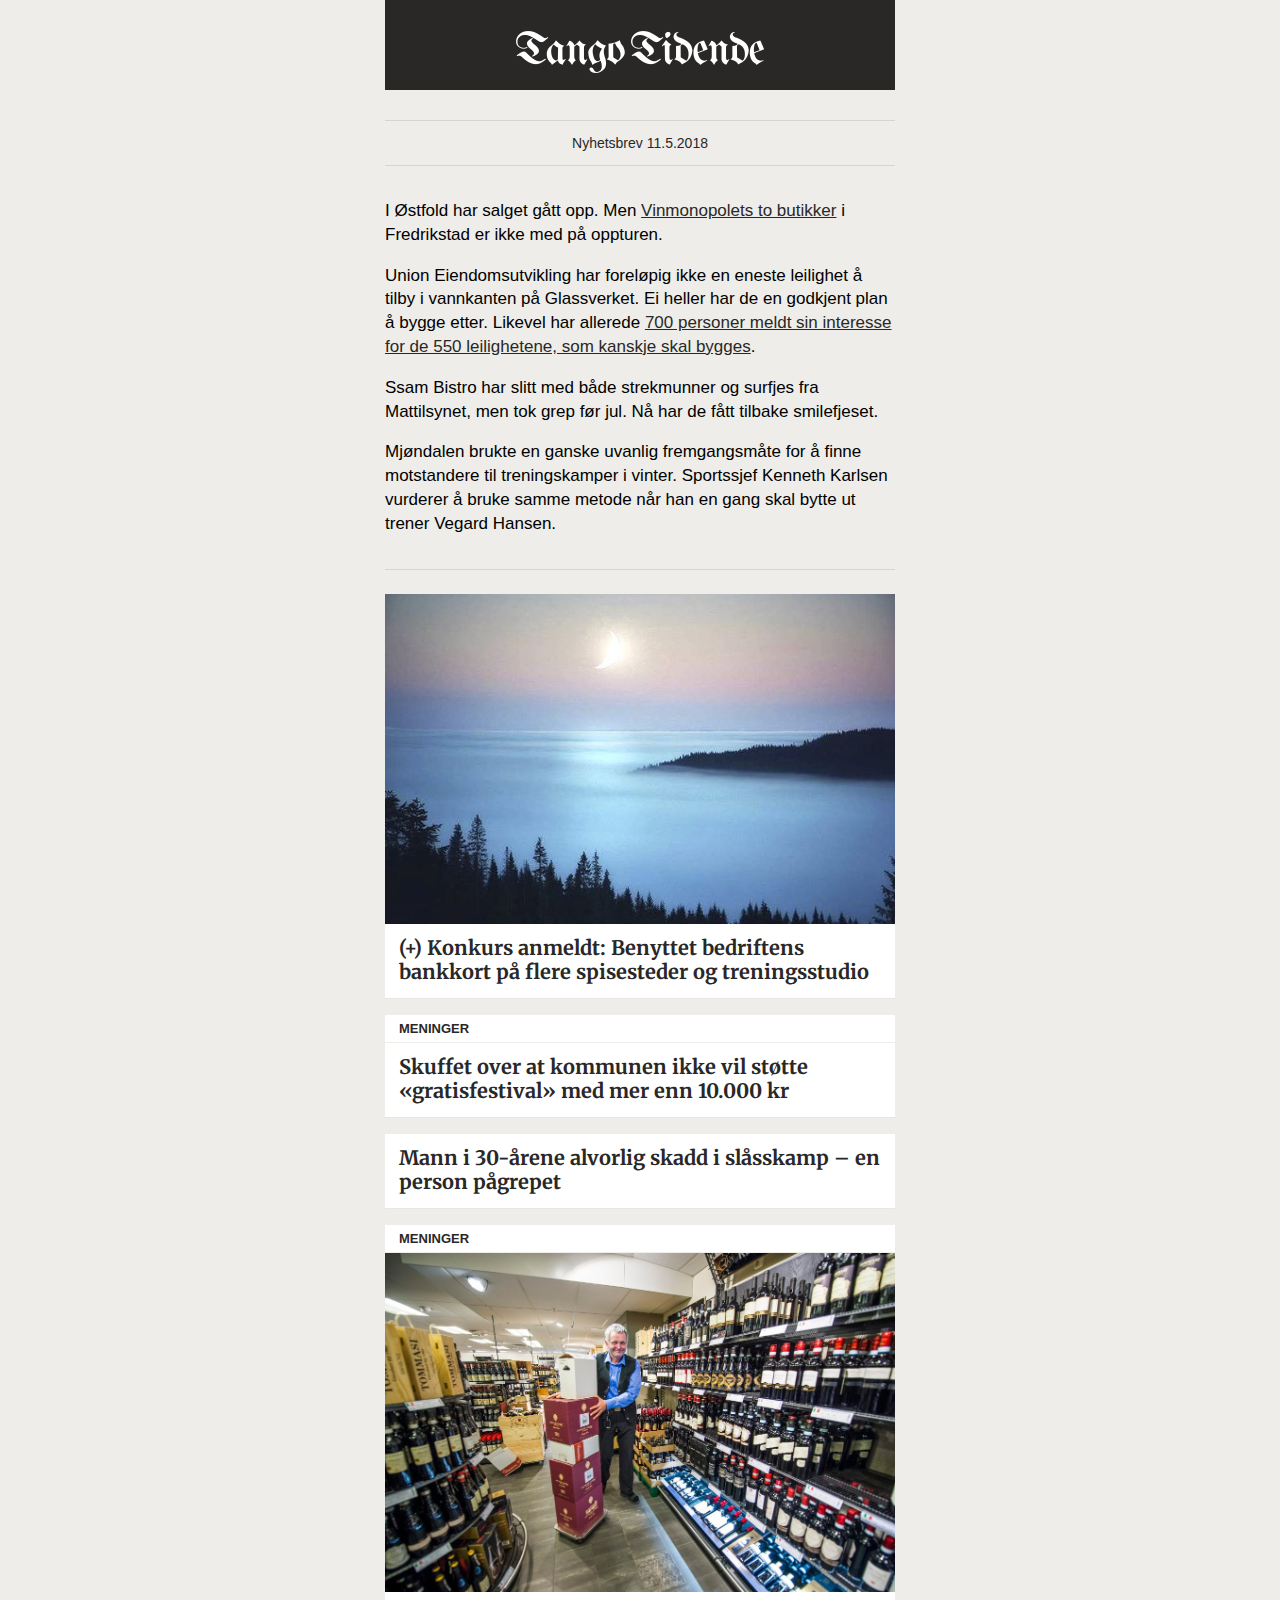
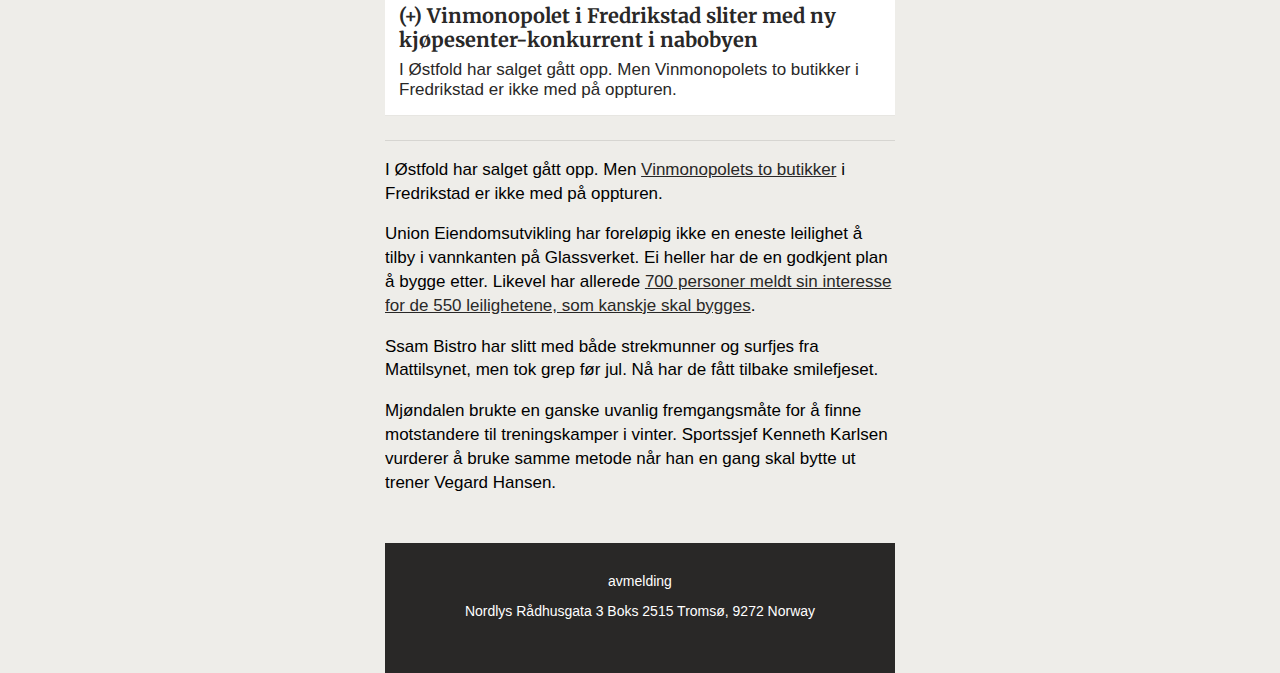
==== ver3/index.html @ ad800c87 "la til ver3" ====
<!DOCTYPE html>
<html lang="en">
<head>
	<meta charset="UTF-8">
	<meta name="viewport" content="width=device-width" />
	<title>Nyhetsbrev</title>
	<link href="https://fonts.googleapis.com/css?family=Merriweather:700,700i" rel="stylesheet">
	<link rel="stylesheet" href="styles.css">
</head>
<body>
	<div>
		<div id="mainWrapper">

			<div class="contentBox logo">
				<img src="gfx/logo-nyhetsbrev-tangotidende.png" alt="">
			</div>

			<div class="contentBox header">
				<p>Nyhetsbrev 11.5.2018</p>
			</div>

			<div class="contentBox introText">
				<p>I Østfold har salget gått opp. Men <a href="#">Vinmonopolets to butikker</a> i Fredrikstad er ikke med på oppturen.</p>
				<p>Union Eiendomsutvikling har foreløpig ikke en eneste leilighet å tilby i vannkanten på Glassverket. Ei heller har de en godkjent plan å bygge etter. Likevel har allerede <a href="">700 personer meldt sin interesse for de 550 leilighetene, som kanskje skal bygges</a>.</p>
				<p>Ssam Bistro har slitt med både strekmunner og surfjes fra Mattilsynet, men tok grep før jul. Nå har de fått tilbake smilefjeset.</p>
				<p>Mjøndalen brukte en ganske uvanlig fremgangsmåte for å finne motstandere til treningskamper i vinter. Sportssjef Kenneth Karlsen vurderer å bruke samme metode når han en gang skal bytte ut trener Vegard Hansen.</p>
			</div>

			<div class="contentBox article">
				<img src="gfx/taake.jpg" alt="">
				<h1>(+) Konkurs anmeldt: Benyttet bedriftens bankkort på flere spisesteder og treningsstudio</h1>
			</div>
			<div class="contentBox article">
				<p class="vignett">Meninger</p>
				<h1>Skuffet over at kommunen ikke vil støtte «gratisfestival» med mer enn 10.000 kr</h1>
			</div>
			<div class="contentBox article">
				<h1>Mann i 30-årene alvorlig skadd i slåsskamp – en person pågrepet</h1>
			</div>
			<div class="contentBox article">
				<p class="vignett">Meninger</p>
				<img src="gfx/vinmonopolet.jpg" alt="">
				<h1>(+) Vinmonopolet i Fredrikstad sliter med ny kjøpesenter-konkurrent i nabobyen</h1>
				<p class="ingress">I Østfold har salget gått opp. Men Vinmonopolets to butikker i Fredrikstad er ikke med på oppturen. </p>
			</div>

			<div class="contentBox outroText">
				<p>I Østfold har salget gått opp. Men <a href="#">Vinmonopolets to butikker</a> i Fredrikstad er ikke med på oppturen.</p>
				<p>Union Eiendomsutvikling har foreløpig ikke en eneste leilighet å tilby i vannkanten på Glassverket. Ei heller har de en godkjent plan å bygge etter. Likevel har allerede <a href="">700 personer meldt sin interesse for de 550 leilighetene, som kanskje skal bygges</a>.</p>
				<p>Ssam Bistro har slitt med både strekmunner og surfjes fra Mattilsynet, men tok grep før jul. Nå har de fått tilbake smilefjeset.</p>
				<p>Mjøndalen brukte en ganske uvanlig fremgangsmåte for å finne motstandere til treningskamper i vinter. Sportssjef Kenneth Karlsen vurderer å bruke samme metode når han en gang skal bytte ut trener Vegard Hansen.</p>
			</div>

			<div class="contentBox footer">
				<p>avmelding</p>
				<p>Nordlys Rådhusgata 3 Boks 2515 Tromsø, 9272 Norway</p>
			</div>

		</div>
	</div>
</body>
</html>
---- ver3/styles.css ----
@font-face {
  font-family: 'GuardianEgyptianBlack';
  src:  url('gfx/guardian-egyptian-black.woff') format('woff');
}

@font-face {
  font-family: 'GuardianSansBlack';
  src:  url('gfx/guardian-sans-black.woff') format('woff');
}

/* ------------------------------------ */

* {
  -moz-box-sizing: border-box;
  box-sizing: border-box;
}

body {
	font-family: "Merriweather", "Helvetica Neue", helvetica, arial, sans-serif;
	-webkit-font-smoothing: antialiased;
	-moz-osx-font-smoothing: grayscale;
	background-color: #eeede9;
	/*background-color: #ffffff;*/
	padding: 0 4%;
	margin: 0;
}

#mainWrapper {
	max-width: 510px;
	margin-right: auto;
	margin-left: auto;
}

/* ------------------------------------ */

.contentBox {
	overflow: hidden;
	width: 100%;
	padding: 0 0 6px 0;
	margin: 0 0 16px 0;
}

.logo {
	text-align: center;
	background-color: #292827;
	padding: 30px 0 16px 0;
	margin-bottom: 30px;
}

.logo img {
	width: 250px;
}

.header {
	font-family: "Helvetica Neue", helvetica, arial, sans-serif;
	font-size: 14px;
	text-align: center;
	color: #292827;
	background-color: transparent;
	border-top: 1px solid #d6d5d1;
	border-bottom: 1px solid #d6d5d1;
	padding: 0;
}

.introText {
	/*background-color: #ffffff;*/
	border-bottom: solid 1px #d6d5d1;
	padding: 0 0 16px 0;
	margin-bottom: 24px;
}

.outroText {
	/*background-color: #ffffff;*/
	border-top: solid 1px #d6d5d1;
	padding: 0 0 16px 0;
	margin-top: 24px;
}

.article {
	background-color: #ffffff;
	/*border-top: solid 1px #f1f0ec;*/
	/*border-right: solid 1px #f1f0ec;*/
	border-bottom: solid 1px #e7e6e2;
	/*border-left: solid 1px #f1f0ec;*/
	/*border-radius: 5px;*/
}

.footer {
	font-family: "Helvetica Neue", helvetica, arial, sans-serif;
	font-size: 14px;
	text-align: center;
	color: #ffffff;
	background-color: #292827;
	padding: 16px 14px 40px 14px;
	margin-bottom: 0;
}

/* ------------------------------------ */

p.vignett {
	/*background-color: red;*/
	font-family: "Helvetica Neue", helvetica, arial, sans-serif;
	font-size: 13px;
	font-weight: bold;
	text-transform: uppercase;
	/*color: #949391;*/
	color: #292827;
	border-bottom: solid 1px #eeede9;
	padding: 6px 14px;
	margin: 0;
}

img {
	vertical-align: bottom;
	width: 100%;
	margin: 0;
}

h1 {
	font-family: "Merriweather", "Helvetica Neue", helvetica, arial, sans-serif;
	font-size: 20px;
	font-weight: bold;
	line-height: 1.2;
	color: #292827;
	padding: 12px 14px 8px 14px;
	margin: 0;
}

p.ingress {
	font-family: "Helvetica Neue", helvetica, arial, sans-serif;
	font-size: 17px;
	font-weight: normal;
	line-height: 1.2;
	color: #292827;
	padding: 0 14px 8px 14px;
	margin: 0;
}

.introText p, .outroText p {
	font-family: "Helvetica Neue", helvetica, arial, sans-serif;
	font-size: 17px;
	line-height: 1.4;
}

.introText a, .outroText a {
	/*color: #0771d8;*/
	color: #292827;
}
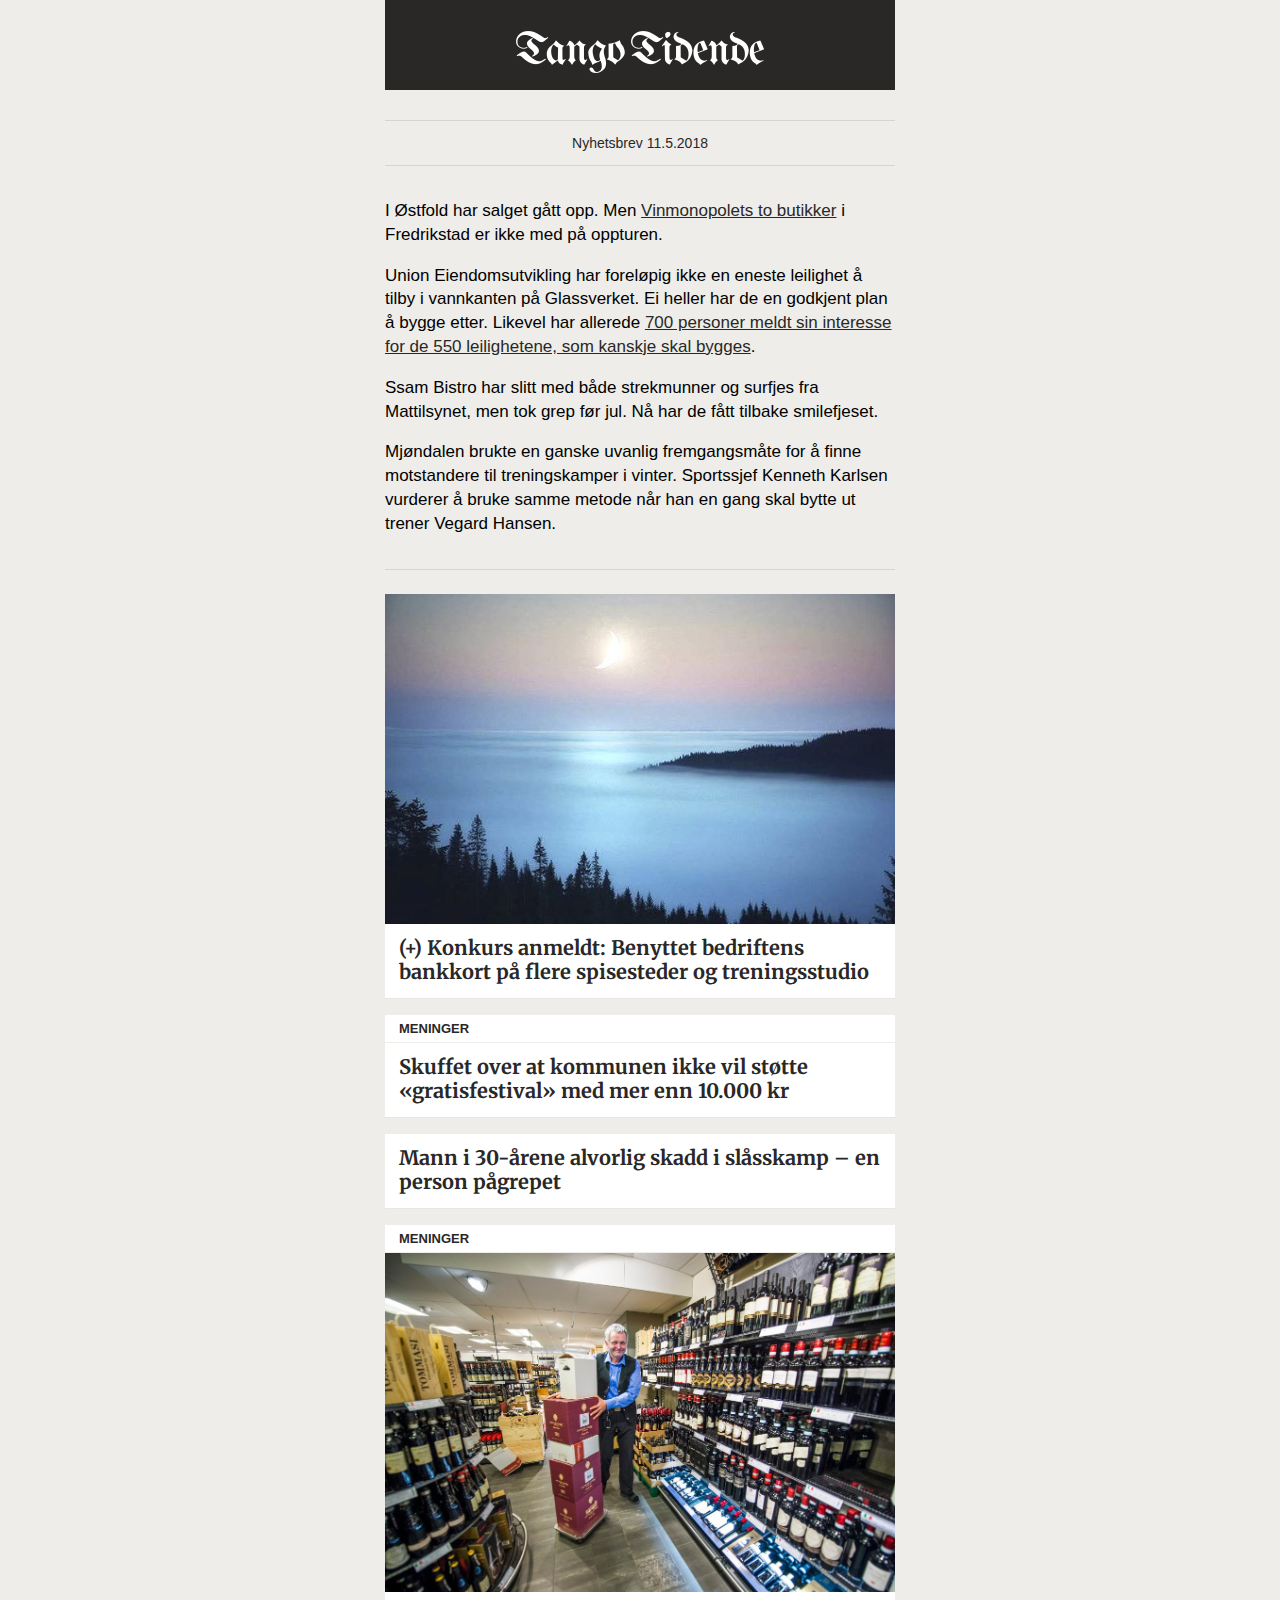
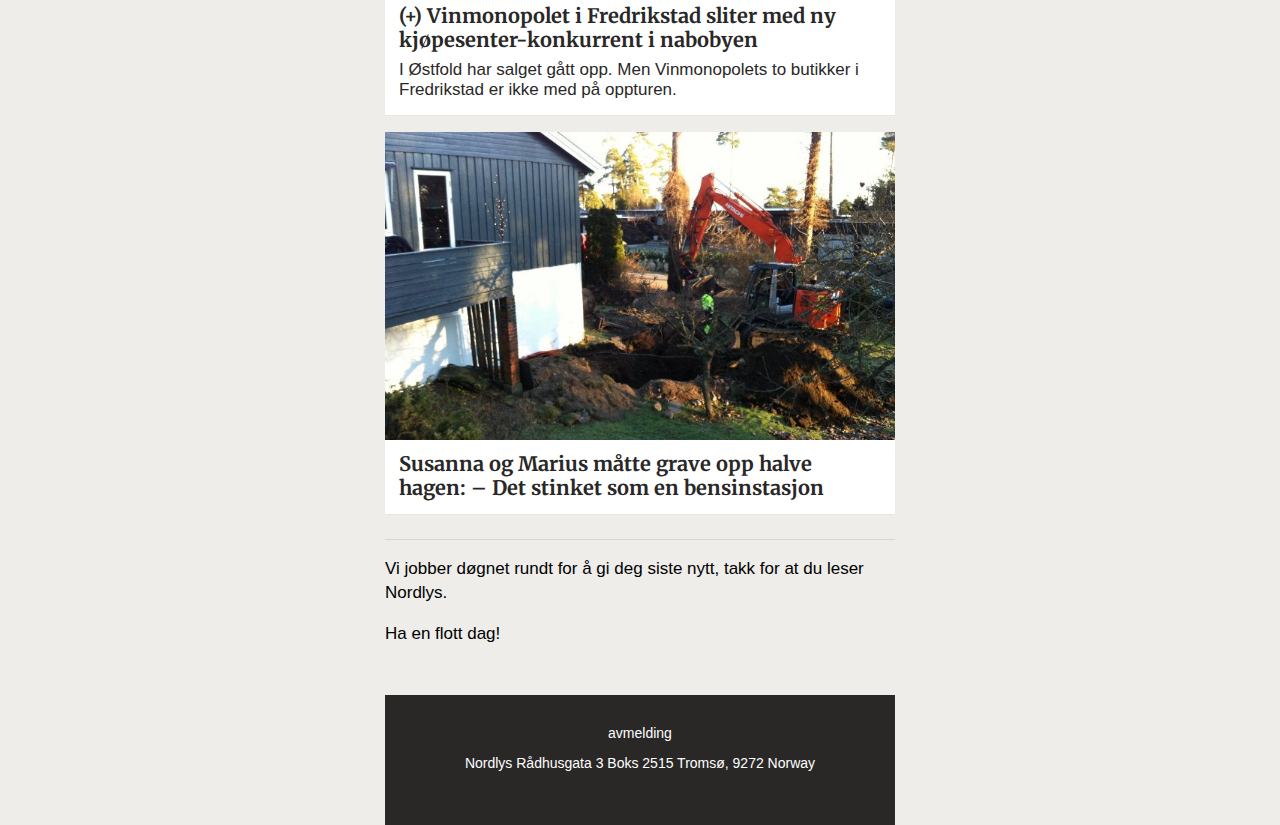
==== commit 38436ac9: "added article" ====
--- a/ver3/index.html
+++ b/ver3/index.html
@@ -43,12 +43,14 @@
 				<h1>(+) Vinmonopolet i Fredrikstad sliter med ny kjøpesenter-konkurrent i nabobyen</h1>
 				<p class="ingress">I Østfold har salget gått opp. Men Vinmonopolets to butikker i Fredrikstad er ikke med på oppturen. </p>
 			</div>
+			<div class="contentBox article">
+				<img src="gfx/hage.jpg" alt="">
+				<h1>Susanna og Marius måtte grave opp halve hagen: – Det stinket som en bensinstasjon</h1>
+			</div>
 
 			<div class="contentBox outroText">
-				<p>I Østfold har salget gått opp. Men <a href="#">Vinmonopolets to butikker</a> i Fredrikstad er ikke med på oppturen.</p>
-				<p>Union Eiendomsutvikling har foreløpig ikke en eneste leilighet å tilby i vannkanten på Glassverket. Ei heller har de en godkjent plan å bygge etter. Likevel har allerede <a href="">700 personer meldt sin interesse for de 550 leilighetene, som kanskje skal bygges</a>.</p>
-				<p>Ssam Bistro har slitt med både strekmunner og surfjes fra Mattilsynet, men tok grep før jul. Nå har de fått tilbake smilefjeset.</p>
-				<p>Mjøndalen brukte en ganske uvanlig fremgangsmåte for å finne motstandere til treningskamper i vinter. Sportssjef Kenneth Karlsen vurderer å bruke samme metode når han en gang skal bytte ut trener Vegard Hansen.</p>
+				<p>Vi jobber døgnet rundt for å gi deg siste nytt, takk for at du leser Nordlys.</p>
+				<p>Ha en flott dag!</p>
 			</div>
 
 			<div class="contentBox footer">
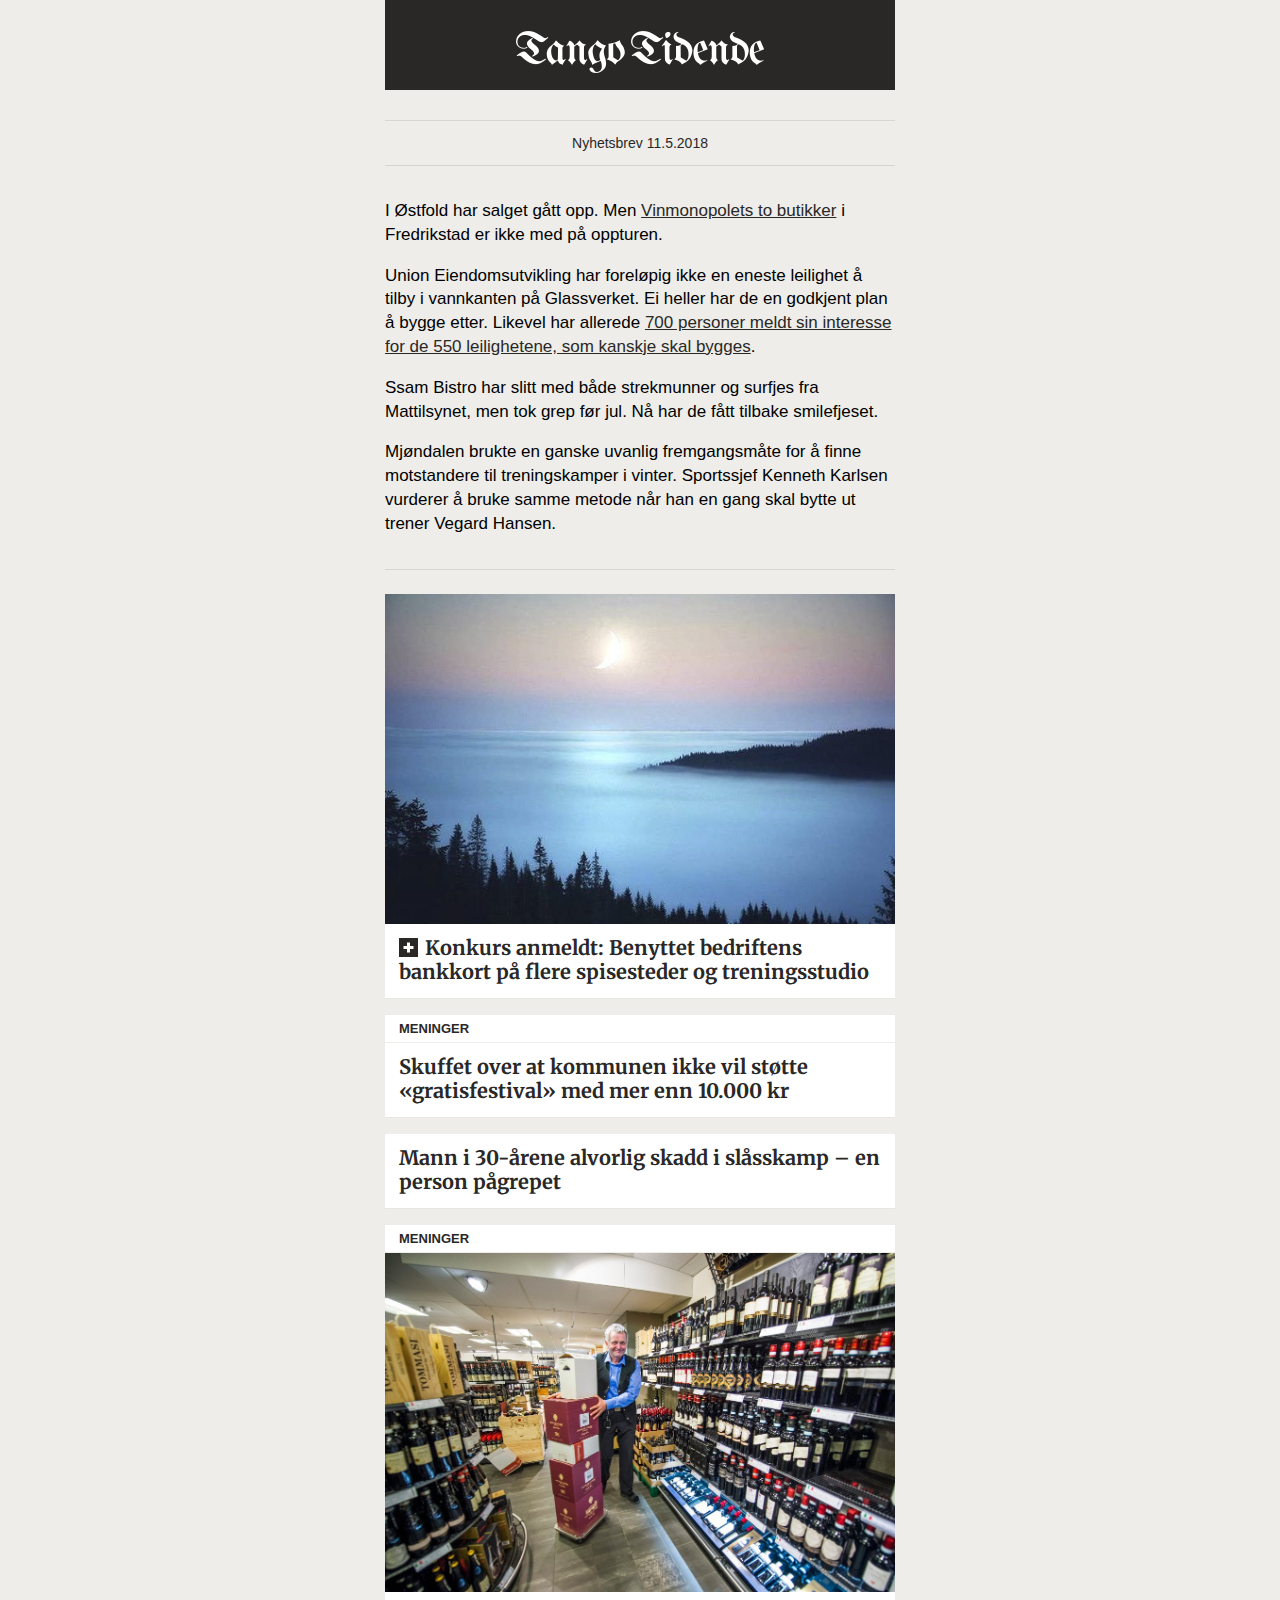
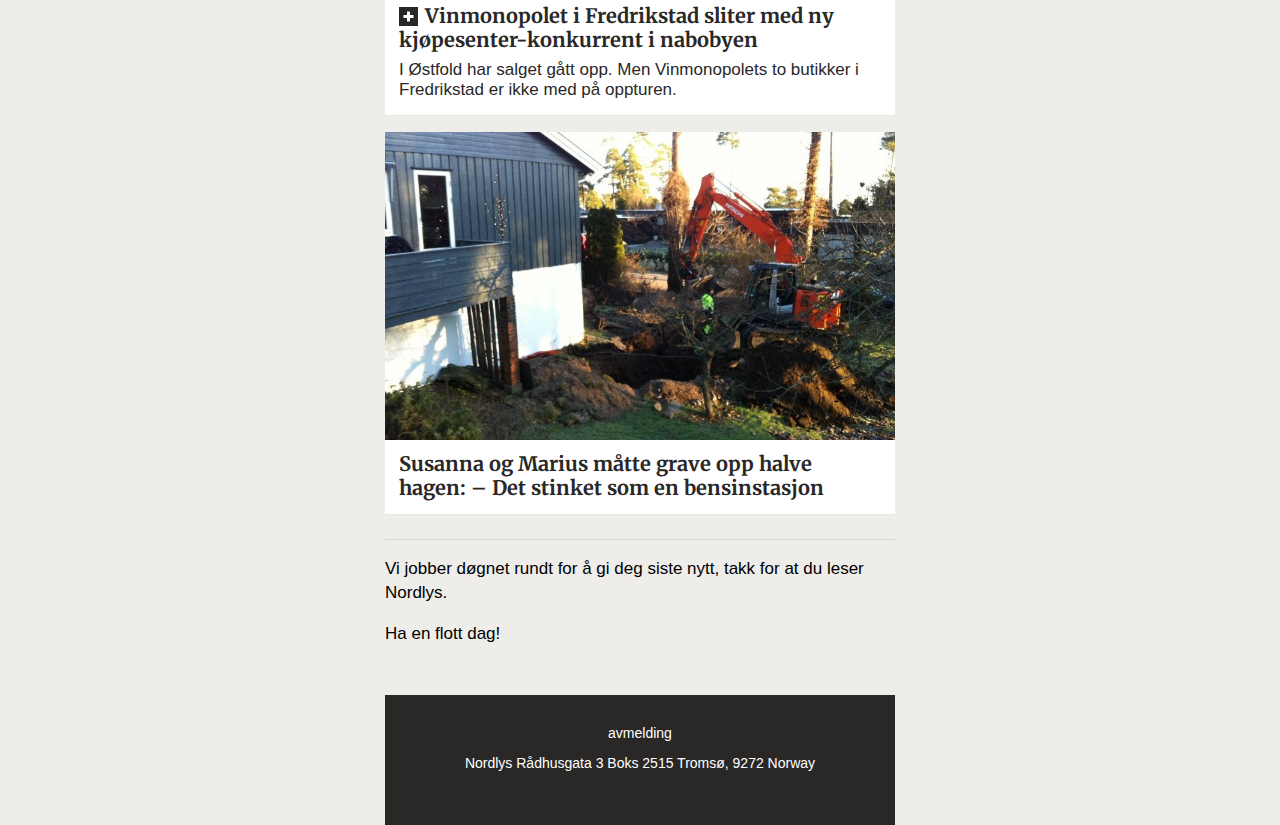
==== commit f3ea389e: "jadda" ====
--- a/ver3/index.html
+++ b/ver3/index.html
@@ -28,7 +28,7 @@
 
 			<div class="contentBox article">
 				<img src="gfx/taake.jpg" alt="">
-				<h1>(+) Konkurs anmeldt: Benyttet bedriftens bankkort på flere spisesteder og treningsstudio</h1>
+				<h1><img src="gfx/pluss.png" class="pluss">Konkurs anmeldt: Benyttet bedriftens bankkort på flere spisesteder og treningsstudio</h1>
 			</div>
 			<div class="contentBox article">
 				<p class="vignett">Meninger</p>
@@ -40,7 +40,7 @@
 			<div class="contentBox article">
 				<p class="vignett">Meninger</p>
 				<img src="gfx/vinmonopolet.jpg" alt="">
-				<h1>(+) Vinmonopolet i Fredrikstad sliter med ny kjøpesenter-konkurrent i nabobyen</h1>
+				<h1><img src="gfx/pluss.png" class="pluss">Vinmonopolet i Fredrikstad sliter med ny kjøpesenter-konkurrent i nabobyen</h1>
 				<p class="ingress">I Østfold har salget gått opp. Men Vinmonopolets to butikker i Fredrikstad er ikke med på oppturen. </p>
 			</div>
 			<div class="contentBox article">
--- a/ver3/styles.css
+++ b/ver3/styles.css
@@ -147,3 +147,10 @@
 	color: #292827;
 }
 
+.pluss {
+	vertical-align: middle;
+	width: 19px;
+	height: 19px;
+	margin-top: -3px;
+	margin-right: 7px;
+}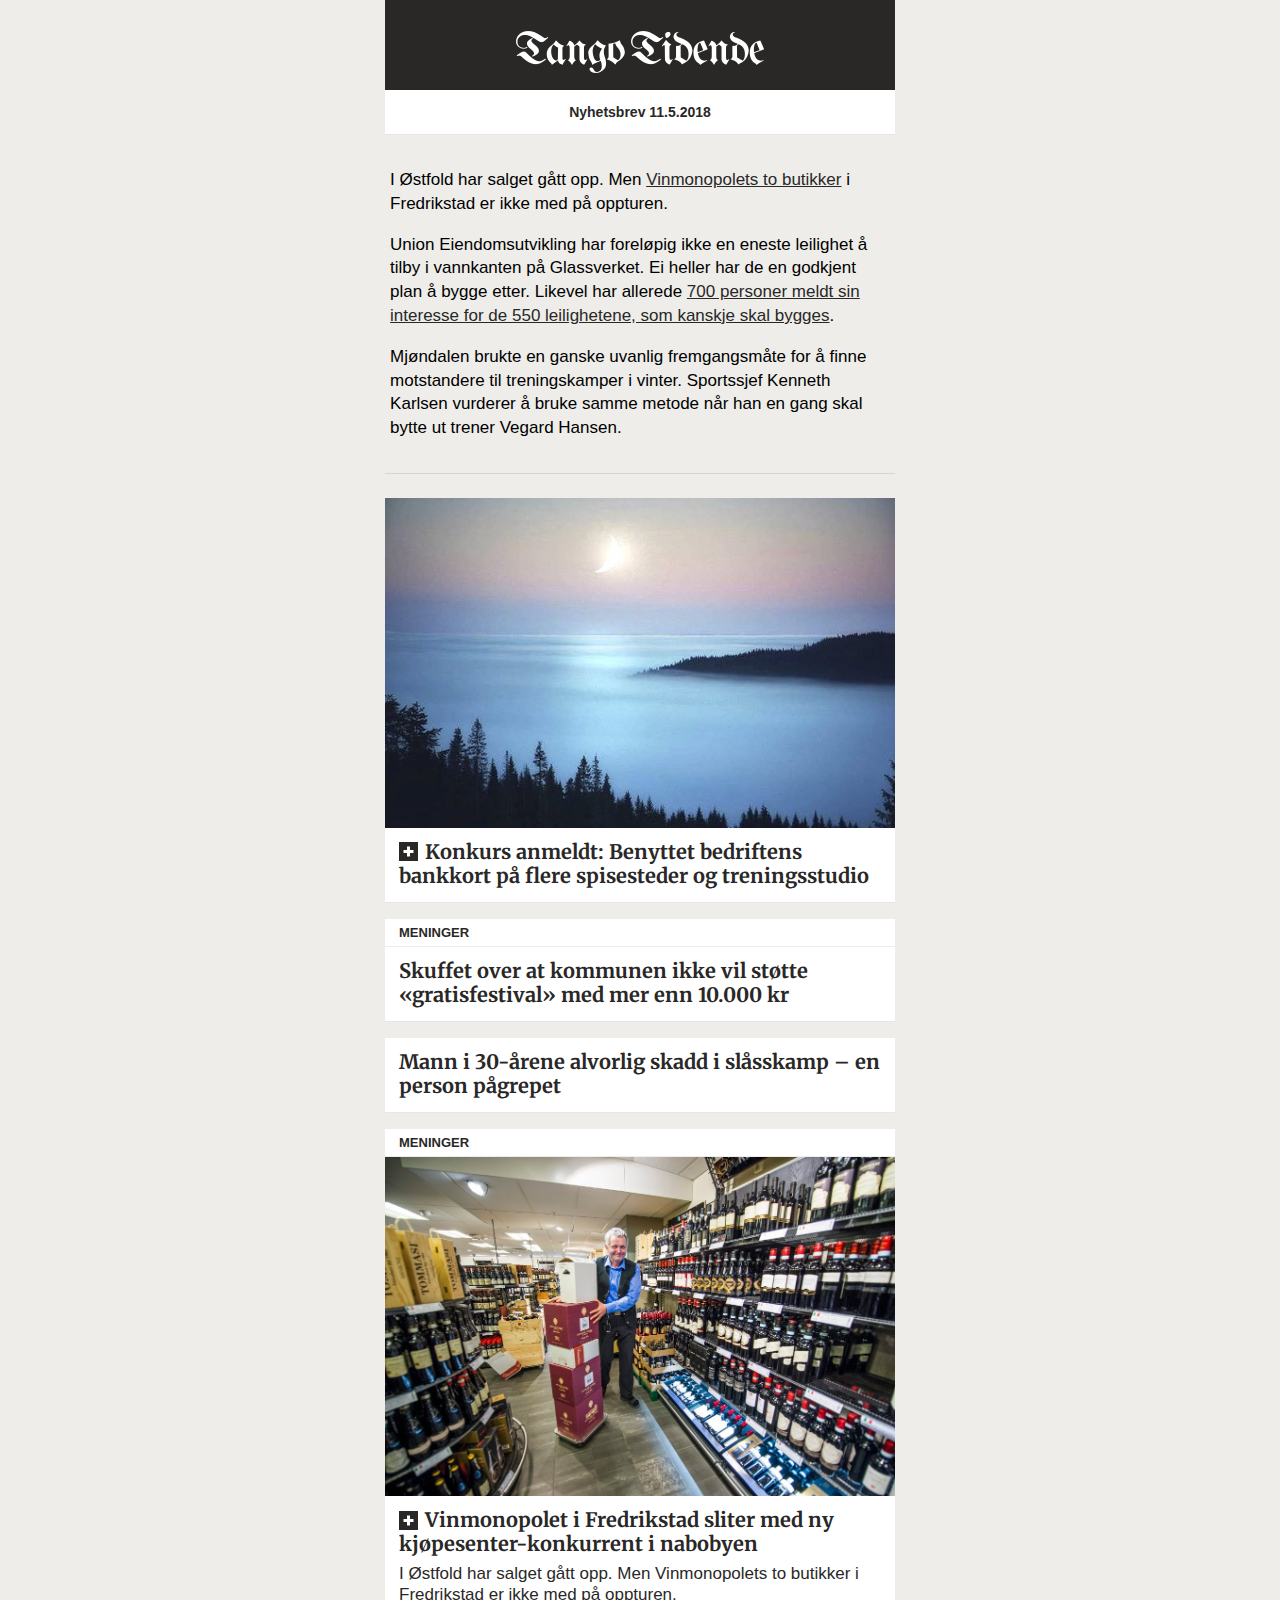
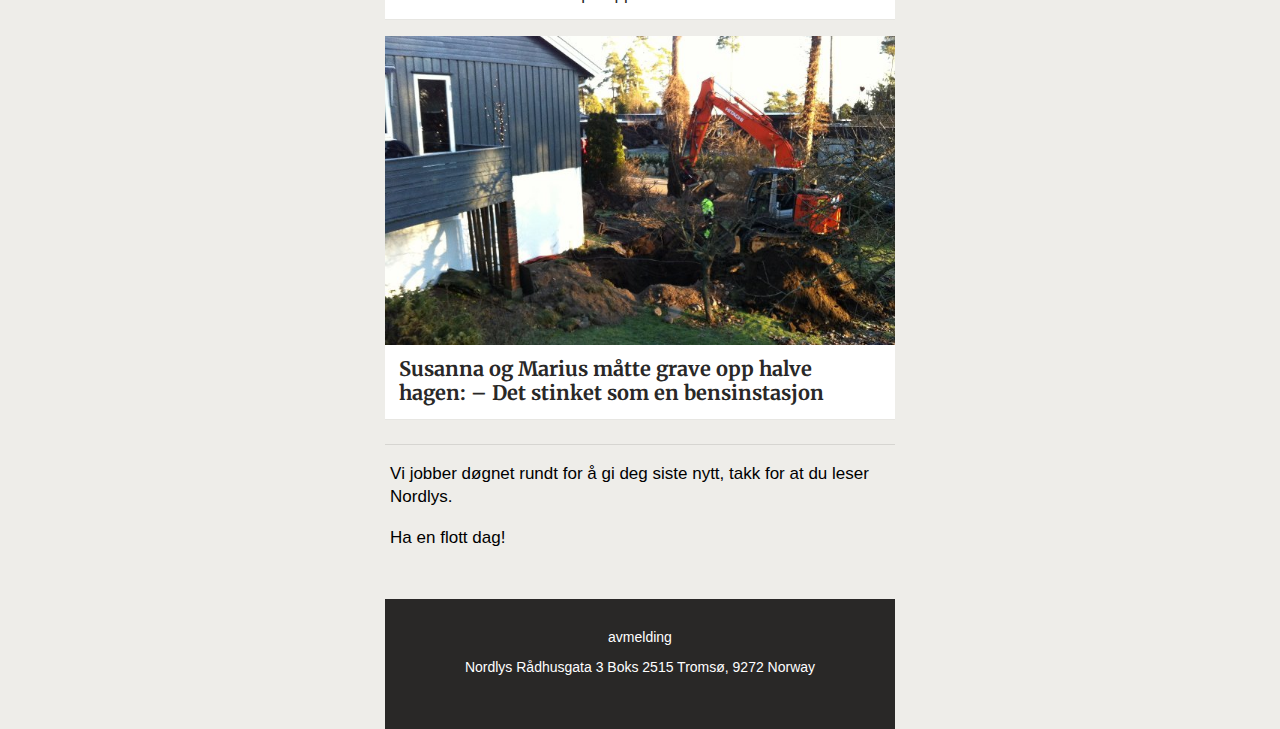
==== commit 69f40ecd: "fgh" ====
--- a/ver3/index.html
+++ b/ver3/index.html
@@ -22,7 +22,6 @@
 			<div class="contentBox introText">
 				<p>I Østfold har salget gått opp. Men <a href="#">Vinmonopolets to butikker</a> i Fredrikstad er ikke med på oppturen.</p>
 				<p>Union Eiendomsutvikling har foreløpig ikke en eneste leilighet å tilby i vannkanten på Glassverket. Ei heller har de en godkjent plan å bygge etter. Likevel har allerede <a href="">700 personer meldt sin interesse for de 550 leilighetene, som kanskje skal bygges</a>.</p>
-				<p>Ssam Bistro har slitt med både strekmunner og surfjes fra Mattilsynet, men tok grep før jul. Nå har de fått tilbake smilefjeset.</p>
 				<p>Mjøndalen brukte en ganske uvanlig fremgangsmåte for å finne motstandere til treningskamper i vinter. Sportssjef Kenneth Karlsen vurderer å bruke samme metode når han en gang skal bytte ut trener Vegard Hansen.</p>
 			</div>
 
--- a/ver3/styles.css
+++ b/ver3/styles.css
@@ -44,7 +44,7 @@
 	text-align: center;
 	background-color: #292827;
 	padding: 30px 0 16px 0;
-	margin-bottom: 30px;
+	margin-bottom: 0;
 }
 
 .logo img {
@@ -54,11 +54,12 @@
 .header {
 	font-family: "Helvetica Neue", helvetica, arial, sans-serif;
 	font-size: 14px;
+	font-weight: bold;
 	text-align: center;
 	color: #292827;
-	background-color: transparent;
-	border-top: 1px solid #d6d5d1;
-	border-bottom: 1px solid #d6d5d1;
+	background-color: #ffffff;
+	/*border-top: 1px solid #d6d5d1;*/
+	border-bottom: 1px solid #e7e6e2;
 	padding: 0;
 }
 
@@ -140,6 +141,8 @@
 	font-family: "Helvetica Neue", helvetica, arial, sans-serif;
 	font-size: 17px;
 	line-height: 1.4;
+	padding-right: 1%;
+	padding-left: 1%;
 }
 
 .introText a, .outroText a {
